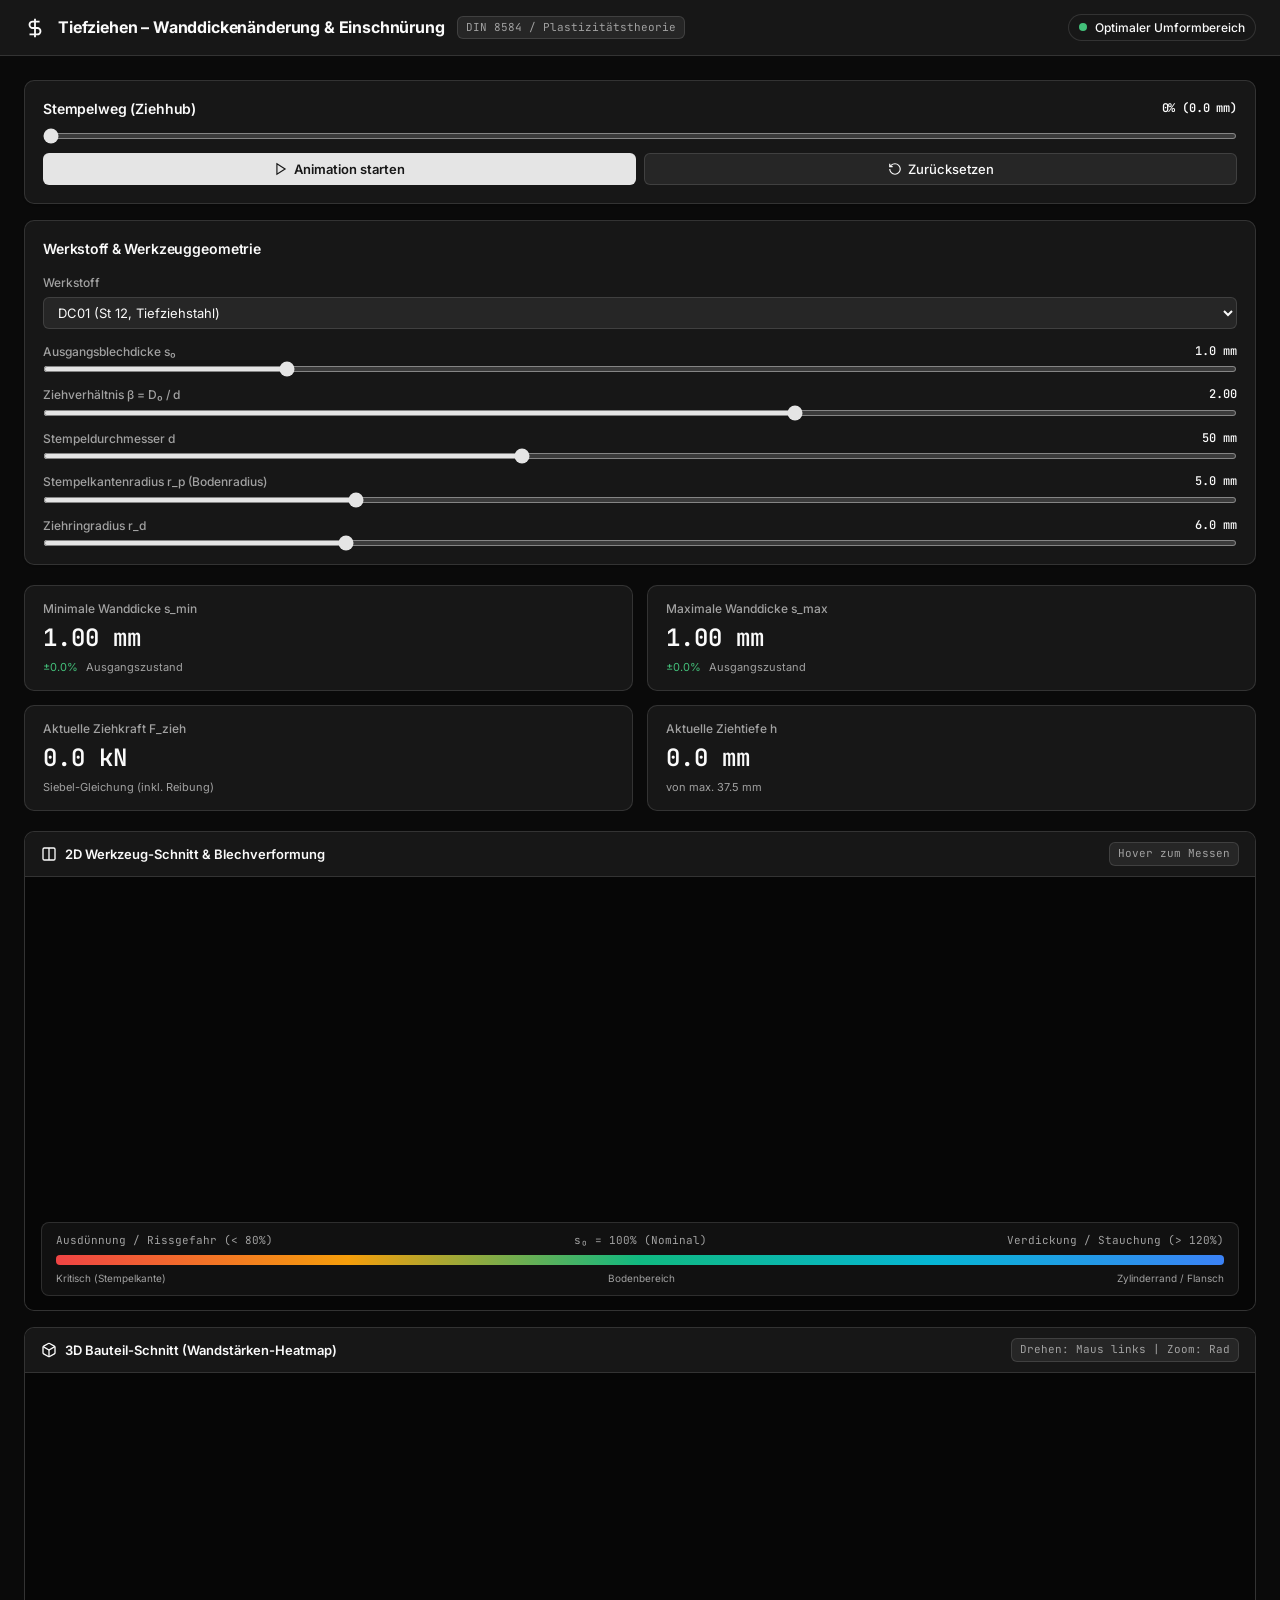
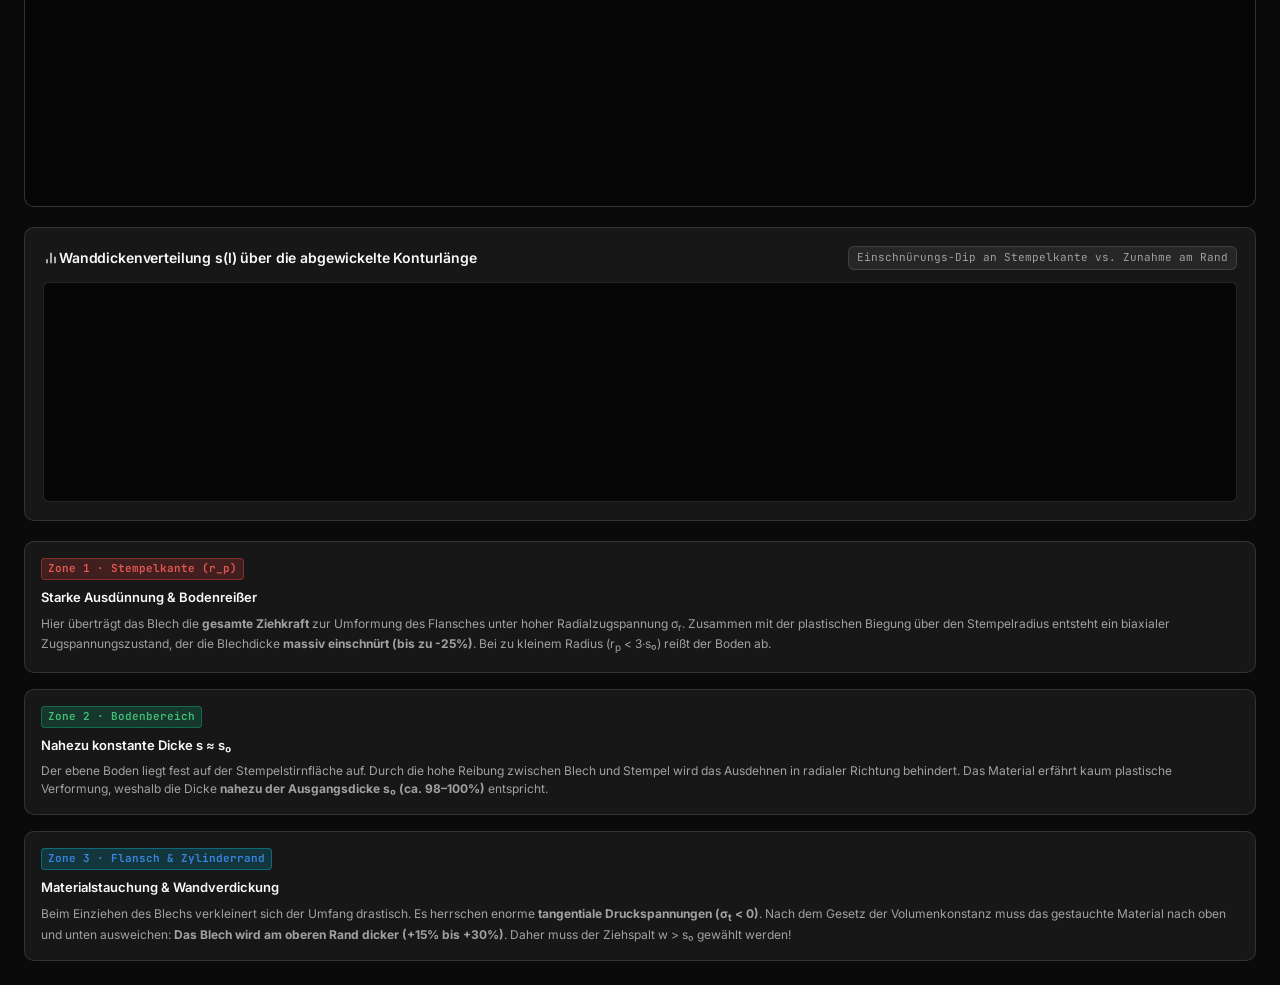
==== simulation/index.html @ 9ef15dd2 "feat: initial commit of BBRZ-JET_Stuff deep drawing simulation and calculation suite" ====
<!DOCTYPE html>
<html lang="de">
<head>
  <meta charset="UTF-8">
  <meta name="viewport" content="width=device-width, initial-scale=1.0">
  <title>Tiefziehen – Wanddickenverlauf & Ausdünnungssimulation</title>
  <link rel="stylesheet" href="style.css">
  <!-- Fonts -->
  <link rel="preconnect" href="https://fonts.googleapis.com">
  <link rel="preconnect" href="https://fonts.gstatic.com" crossorigin>
  <link href="https://fonts.googleapis.com/css2?family=Inter:wght@400;500;600;700&family=JetBrains+Mono:wght@400;500;600&display=swap" rel="stylesheet">
</head>
<body>

  <!-- Top Header Navigation -->
  <header>
    <div class="header-title">
      <svg width="22" height="22" viewBox="0 0 24 24" fill="none" stroke="currentColor" stroke-width="2">
        <path d="M12 2v20M17 5H9.5a3.5 3.5 0 0 0 0 7h5a3.5 3.5 0 0 1 0 7H6"/>
      </svg>
      <h1>Tiefziehen – Wanddickenänderung & Einschnürung</h1>
      <span class="badge-topic">DIN 8584 / Plastizitätstheorie</span>
    </div>

    <div id="status-pill" class="status-pill good">
      <span class="status-dot"></span>
      <span id="status-text">Optimaler Umformbereich</span>
    </div>
  </header>

  <!-- Main Content Layout -->
  <main>
    <!-- Left Column: Controls and Geometry Configuration -->
    <aside class="control-panel">
      <!-- Stempelhub Playback Card -->
      <div class="card">
        <div class="card-title">
          <span>Stempelweg (Ziehhub)</span>
          <span id="stroke-val" class="control-value">0% (0.0 mm)</span>
        </div>

        <div class="control-group">
          <input type="range" id="stroke-slider" min="0" max="100" value="0">
        </div>

        <div class="btn-group">
          <button id="btn-play" class="primary">
            <svg width="14" height="14" viewBox="0 0 24 24" fill="none" stroke="currentColor" stroke-width="2">
              <polygon points="5 3 19 12 5 21 5 3"></polygon>
            </svg>
            Animation starten
          </button>
          <button id="btn-reset">
            <svg width="14" height="14" viewBox="0 0 24 24" fill="none" stroke="currentColor" stroke-width="2">
              <path d="M3 12a9 9 0 1 0 9-9 9.75 9.75 0 0 0-6.74 2.74L3 8"/>
              <path d="M3 3v5h5"/>
            </svg>
            Zurücksetzen
          </button>
        </div>
      </div>

      <!-- Parameter Card -->
      <div class="card">
        <div class="card-title">Werkstoff & Werkzeuggeometrie</div>

        <!-- Material -->
        <div class="control-group">
          <label class="control-label" for="select-material">Werkstoff</label>
          <select id="select-material">
            <option value="dc01" selected>DC01 (St 12, Tiefziehstahl)</option>
            <option value="dc04">DC04 (Sonder-Tiefziehstahl)</option>
            <option value="al995">EN AW-Al 99,5 (Reinaluminium)</option>
            <option value="cu_etp">Kupfer Cu-ETP (weich)</option>
            <option value="inox">Edelstahl 1.4301 (V2A)</option>
          </select>
        </div>

        <!-- Initial Thickness s0 -->
        <div class="control-group">
          <div class="control-label">
            <span>Ausgangsblechdicke s₀</span>
            <span id="val-s0" class="control-value">1.0 mm</span>
          </div>
          <input type="range" id="slider-s0" min="0.5" max="3.0" step="0.1" value="1.0">
        </div>

        <!-- Drawing Ratio Beta -->
        <div class="control-group">
          <div class="control-label">
            <span>Ziehverhältnis β = D₀ / d</span>
            <span id="val-beta" class="control-value">2.00</span>
          </div>
          <input type="range" id="slider-beta" min="1.40" max="2.35" step="0.05" value="2.00">
        </div>

        <!-- Punch Diameter dp -->
        <div class="control-group">
          <div class="control-label">
            <span>Stempeldurchmesser d</span>
            <span id="val-dp" class="control-value">50 mm</span>
          </div>
          <input type="range" id="slider-dp" min="30" max="80" step="5" value="50">
        </div>

        <!-- Punch Corner Radius rp (Critical for thinning!) -->
        <div class="control-group">
          <div class="control-label">
            <span>Stempelkantenradius r_p (Bodenradius)</span>
            <span id="val-rp" class="control-value">5.0 mm</span>
          </div>
          <input type="range" id="slider-rp" min="1.5" max="15.0" step="0.5" value="5.0">
        </div>

        <!-- Die Radius rd -->
        <div class="control-group">
          <div class="control-label">
            <span>Ziehringradius r_d</span>
            <span id="val-rd" class="control-value">6.0 mm</span>
          </div>
          <input type="range" id="slider-rd" min="3.0" max="15.0" step="0.5" value="6.0">
        </div>
      </div>
    </aside>

    <!-- Right Area: Visualizations, Metrics, and Analysis -->
    <section class="vis-container">
      <!-- Live Telemetry Metrics Row -->
      <div class="metrics-row">
        <!-- Min Thickness (Thinning) -->
        <div class="metric-card">
          <span class="metric-label">Minimale Wanddicke s_min</span>
          <span id="metric-smin" class="metric-value">1.00 mm</span>
          <div class="metric-sub success">
            <span id="metric-smin-delta">±0.0%</span>
            <span style="margin-left: 4px; color: var(--muted-foreground);" id="metric-smin-loc">Ausgangszustand</span>
          </div>
        </div>

        <!-- Max Thickness (Thickening) -->
        <div class="metric-card">
          <span class="metric-label">Maximale Wanddicke s_max</span>
          <span id="metric-smax" class="metric-value">1.00 mm</span>
          <div class="metric-sub success">
            <span id="metric-smax-delta">±0.0%</span>
            <span style="margin-left: 4px; color: var(--muted-foreground);" id="metric-smax-loc">Ausgangszustand</span>
          </div>
        </div>

        <!-- Drawing Force -->
        <div class="metric-card">
          <span class="metric-label">Aktuelle Ziehkraft F_zieh</span>
          <span id="metric-fdraw" class="metric-value">0.0 kN</span>
          <div class="metric-sub">
            <span>Siebel-Gleichung (inkl. Reibung)</span>
          </div>
        </div>

        <!-- Current Depth -->
        <div class="metric-card">
          <span class="metric-label">Aktuelle Ziehtiefe h</span>
          <span id="metric-stroke" class="metric-value">0.0 mm</span>
          <div class="metric-sub">
            <span id="metric-stroke-sub">von max. 37.5 mm</span>
          </div>
        </div>
      </div>

      <!-- Side-by-side Viewports (2D Tool Schnitt & 3D Revolved Cup) -->
      <div class="viewports-grid">
        <!-- 2D Tool Cross Section Viewport -->
        <div class="viewport-panel">
          <div class="panel-header">
            <div class="panel-title">
              <svg width="16" height="16" viewBox="0 0 24 24" fill="none" stroke="currentColor" stroke-width="2">
                <rect x="3" y="3" width="18" height="18" rx="2"/>
                <line x1="12" y1="3" x2="12" y2="21"/>
              </svg>
              <span>2D Werkzeug-Schnitt & Blechverformung</span>
            </div>
            <div class="panel-actions">
              <span class="badge-topic">Hover zum Messen</span>
            </div>
          </div>

          <div class="canvas-wrapper">
            <canvas id="canvas2d"></canvas>

            <!-- Real-time Inspection Tooltip -->
            <div id="inspect-overlay" class="inspection-overlay" style="display: none;">
              <div>Pos X: <span id="insp-x">0.0 mm</span></div>
              <div>Dicke s: <span id="insp-s">1.00 mm</span> (<span id="insp-delta">0%</span>)</div>
              <div>Bereich: <span id="insp-zone" style="color: var(--primary);">Boden</span></div>
            </div>

            <!-- Colormap Legend -->
            <div class="colormap-legend">
              <div class="colormap-labels">
                <span>Ausdünnung / Rissgefahr (&lt; 80%)</span>
                <span>s₀ = 100% (Nominal)</span>
                <span>Verdickung / Stauchung (&gt; 120%)</span>
              </div>
              <div class="colormap-bar"></div>
              <div class="colormap-notes">
                <span>Kritisch (Stempelkante)</span>
                <span>Bodenbereich</span>
                <span>Zylinderrand / Flansch</span>
              </div>
            </div>
          </div>
        </div>

        <!-- 3D Revolved Cup Viewport -->
        <div class="viewport-panel">
          <div class="panel-header">
            <div class="panel-title">
              <svg width="16" height="16" viewBox="0 0 24 24" fill="none" stroke="currentColor" stroke-width="2">
                <path d="M21 16V8a2 2 0 0 0-1-1.73l-7-4a2 2 0 0 0-2 0l-7 4A2 2 0 0 0 3 8v8a2 2 0 0 0 1 1.73l7 4a2 2 0 0 0 2 0l7-4A2 2 0 0 0 21 16z"/>
                <polyline points="3.27 6.96 12 12.01 20.73 6.96"/>
                <line x1="12" y1="22.08" x2="12" y2="12"/>
              </svg>
              <span>3D Bauteil-Schnitt (Wandstärken-Heatmap)</span>
            </div>
            <div class="panel-actions">
              <span class="badge-topic">Drehen: Maus links | Zoom: Rad</span>
            </div>
          </div>

          <div id="canvas3d-container" class="canvas-wrapper"></div>
        </div>
      </div>

      <!-- Live Wall Thickness Profile Chart Card -->
      <div class="chart-card">
        <div class="chart-header">
          <div class="card-title">
            <svg width="16" height="16" viewBox="0 0 24 24" fill="none" stroke="currentColor" stroke-width="2">
              <line x1="18" y1="20" x2="18" y2="10"/>
              <line x1="12" y1="20" x2="12" y2="4"/>
              <line x1="6" y1="20" x2="6" y2="14"/>
            </svg>
            <span>Wanddickenverteilung s(l) über die abgewickelte Konturlänge</span>
          </div>
          <span class="badge-topic">Einschnürungs-Dip an Stempelkante vs. Zunahme am Rand</span>
        </div>

        <div class="chart-canvas-container">
          <canvas id="chart-canvas"></canvas>
        </div>
      </div>

      <!-- Scientific & Practical Explanation Grid -->
      <div class="explanation-grid">
        <!-- Zone 1: Stempelkante / Bodenrundung -->
        <div class="expl-card">
          <span class="expl-badge thinning">Zone 1 · Stempelkante (r_p)</span>
          <div class="expl-title">Starke Ausdünnung & Bodenreißer</div>
          <div class="expl-text">
            Hier überträgt das Blech die <strong>gesamte Ziehkraft</strong> zur Umformung des Flansches unter hoher Radialzugspannung &sigma;<sub>r</sub>. Zusammen mit der plastischen Biegung über den Stempelradius entsteht ein biaxialer Zugspannungszustand, der die Blechdicke <strong>massiv einschnürt (bis zu -25%)</strong>. Bei zu kleinem Radius (r<sub>p</sub> &lt; 3·s₀) reißt der Boden ab.
          </div>
        </div>

        <!-- Zone 2: Boden -->
        <div class="expl-card">
          <span class="expl-badge neutral">Zone 2 · Bodenbereich</span>
          <div class="expl-title">Nahezu konstante Dicke s &approx; s₀</div>
          <div class="expl-text">
            Der ebene Boden liegt fest auf der Stempelstirnfläche auf. Durch die hohe Reibung zwischen Blech und Stempel wird das Ausdehnen in radialer Richtung behindert. Das Material erfährt kaum plastische Verformung, weshalb die Dicke <strong>nahezu der Ausgangsdicke s₀ (ca. 98–100%)</strong> entspricht.
          </div>
        </div>

        <!-- Zone 3: Rand / Flansch -->
        <div class="expl-card">
          <span class="expl-badge thickening">Zone 3 · Flansch & Zylinderrand</span>
          <div class="expl-title">Materialstauchung & Wandverdickung</div>
          <div class="expl-text">
            Beim Einziehen des Blechs verkleinert sich der Umfang drastisch. Es herrschen enorme <strong>tangentiale Druckspannungen (&sigma;<sub>t</sub> &lt; 0)</strong>. Nach dem Gesetz der Volumenkonstanz muss das gestauchte Material nach oben und unten ausweichen: <strong>Das Blech wird am oberen Rand dicker (+15% bis +30%)</strong>. Daher muss der Ziehspalt w &gt; s₀ gewählt werden!
          </div>
        </div>
      </div>
    </section>
  </main>

  <!-- Local Libraries with CDN fallback -->
  <script src="lib/three.min.js"></script>
  <script src="lib/OrbitControls.js"></script>

  <!-- Application Modules -->
  <script src="simulation.js"></script>
  <script src="view2d.js"></script>
  <script src="view3d.js"></script>
  <script src="chart.js"></script>
  <script src="app.js"></script>
</body>
</html>
---- simulation/style.css ----
:root {
  --background: oklch(0.145 0 0);
  --card: oklch(0.205 0 0);
  --muted: oklch(0.269 0 0);
  --border: oklch(1 0 0 / 12%);
  --foreground: oklch(0.985 0 0);
  --muted-foreground: oklch(0.708 0 0);
  --primary: oklch(0.922 0 0);
  --primary-foreground: oklch(0.205 0 0);
  
  --good: oklch(0.72 0.15 155);   /* #43c07a - nominal */
  --warn: oklch(0.78 0.14 80);    /* #e6ac3d - moderate thinning */
  --crit: oklch(0.65 0.18 25);    /* #e85854 - necking / thinning danger */
  --info: oklch(0.62 0.16 255);   /* #3986e4 - thickening */
  
  --radius: 10px;
  --font-sans: 'Inter', -apple-system, BlinkMacSystemFont, 'Segoe UI', Roboto, sans-serif;
  --font-mono: 'JetBrains Mono', ui-monospace, SFMono-Regular, Menlo, Monaco, Consolas, monospace;
}

* {
  box-sizing: border-box;
  margin: 0;
  padding: 0;
}

body {
  background-color: var(--background);
  color: var(--foreground);
  font-family: var(--font-sans);
  font-size: 14px;
  line-height: 1.45;
  min-height: 100vh;
  display: flex;
  flex-direction: column;
  overflow-x: hidden;
}

/* Header */
header {
  height: 56px;
  padding: 0 24px;
  border-bottom: 1px solid var(--border);
  display: flex;
  align-items: center;
  justify-content: space-between;
  background-color: var(--card);
  position: sticky;
  top: 0;
  z-index: 50;
}

.header-title {
  display: flex;
  align-items: center;
  gap: 12px;
}

h1 {
  font-size: 16px;
  font-weight: 700;
  letter-spacing: -0.01em;
  color: var(--foreground);
}

.badge-topic {
  display: inline-flex;
  align-items: center;
  gap: 6px;
  font-size: 11px;
  font-family: var(--font-mono);
  padding: 3px 8px;
  border-radius: 6px;
  background-color: var(--muted);
  border: 1px solid var(--border);
  color: var(--muted-foreground);
}

.status-pill {
  display: inline-flex;
  align-items: center;
  gap: 8px;
  font-size: 12px;
  font-weight: 500;
  padding: 4px 10px;
  border-radius: 9999px;
  border: 1px solid var(--border);
  background-color: var(--card);
}

.status-dot {
  width: 8px;
  height: 8px;
  border-radius: 50%;
  background-color: var(--good);
}

.status-pill.warning .status-dot {
  background-color: var(--warn);
}

.status-pill.critical .status-dot {
  background-color: var(--crit);
  animation: pulse 1.5s infinite;
}

@keyframes pulse {
  0%, 100% { opacity: 1; }
  50% { opacity: 0.4; }
}

/* Main Layout */
main {
  flex: 1;
  padding: 24px;
  display: grid;
  grid-template-columns: 320px 1fr;
  gap: 20px;
  max-width: 1720px;
  margin: 0 auto;
  width: 100%;
}

/* Sidebar / Controls */
aside.control-panel {
  display: flex;
  flex-direction: column;
  gap: 16px;
}

.card {
  background-color: var(--card);
  border: 1px solid var(--border);
  border-radius: var(--radius);
  padding: 18px;
  box-shadow: 0 1px 2px rgba(0, 0, 0, 0.16);
  display: flex;
  flex-direction: column;
  gap: 14px;
}

.card-title {
  font-size: 14px;
  font-weight: 600;
  letter-spacing: -0.01em;
  color: var(--foreground);
  display: flex;
  align-items: center;
  justify-content: space-between;
}

.control-group {
  display: flex;
  flex-direction: column;
  gap: 6px;
}

.control-label {
  font-size: 12px;
  font-weight: 500;
  color: var(--muted-foreground);
  display: flex;
  justify-content: space-between;
}

.control-value {
  font-family: var(--font-mono);
  font-size: 12px;
  color: var(--foreground);
  font-variant-numeric: tabular-nums;
}

input[type="range"] {
  width: 100%;
  accent-color: var(--primary);
  height: 6px;
  background: var(--muted);
  border-radius: 3px;
  outline: none;
  cursor: pointer;
}

select {
  height: 32px;
  padding: 0 10px;
  border-radius: 6px;
  border: 1px solid var(--border);
  background-color: var(--muted);
  color: var(--foreground);
  font-family: var(--font-sans);
  font-size: 13px;
  outline: none;
  cursor: pointer;
}

.btn-group {
  display: grid;
  grid-template-columns: 1fr 1fr;
  gap: 8px;
}

button {
  font-family: var(--font-sans);
  font-size: 13px;
  font-weight: 500;
  height: 32px;
  padding: 0 12px;
  border-radius: 6px;
  border: 1px solid var(--border);
  background-color: var(--muted);
  color: var(--foreground);
  cursor: pointer;
  display: inline-flex;
  align-items: center;
  justify-content: center;
  gap: 6px;
  transition: all 0.15s ease;
}

button:hover {
  background-color: oklch(0.32 0 0);
  border-color: oklch(1 0 0 / 20%);
}

button.primary {
  background-color: var(--primary);
  color: var(--primary-foreground);
  border-color: transparent;
  font-weight: 600;
}

button.primary:hover {
  background-color: oklch(0.98 0 0);
}

/* Visualization Grid */
.vis-container {
  display: flex;
  flex-direction: column;
  gap: 20px;
}

/* Metrics row */
.metrics-row {
  display: grid;
  grid-template-columns: repeat(4, 1fr);
  gap: 14px;
}

.metric-card {
  background-color: var(--card);
  border: 1px solid var(--border);
  border-radius: var(--radius);
  padding: 14px 18px;
  display: flex;
  flex-direction: column;
  gap: 4px;
}

.metric-label {
  font-size: 12px;
  font-weight: 500;
  color: var(--muted-foreground);
}

.metric-value {
  font-size: 24px;
  font-weight: 600;
  font-family: var(--font-mono);
  font-variant-numeric: tabular-nums;
  color: var(--foreground);
}

.metric-sub {
  font-size: 11px;
  color: var(--muted-foreground);
  display: flex;
  align-items: center;
  gap: 4px;
}

.metric-sub.danger { color: var(--crit); }
.metric-sub.warning { color: var(--warn); }
.metric-sub.success { color: var(--good); }
.metric-sub.info { color: var(--info); }

/* Viewports Row (2D and 3D) */
.viewports-grid {
  display: grid;
  grid-template-columns: 1fr 1fr;
  gap: 16px;
}

.viewport-panel {
  background-color: var(--card);
  border: 1px solid var(--border);
  border-radius: var(--radius);
  overflow: hidden;
  display: flex;
  flex-direction: column;
  height: 480px;
  position: relative;
}

.panel-header {
  padding: 10px 16px;
  border-bottom: 1px solid var(--border);
  display: flex;
  align-items: center;
  justify-content: space-between;
  background-color: var(--card);
  z-index: 10;
}

.panel-title {
  font-size: 13px;
  font-weight: 600;
  color: var(--foreground);
  display: flex;
  align-items: center;
  gap: 8px;
}

.panel-actions {
  display: flex;
  align-items: center;
  gap: 8px;
}

.canvas-wrapper {
  flex: 1;
  position: relative;
  background-color: oklch(0.12 0 0);
  overflow: hidden;
}

canvas {
  width: 100%;
  height: 100%;
  display: block;
}

/* Colormap Bar overlay */
.colormap-legend {
  position: absolute;
  bottom: 14px;
  left: 16px;
  right: 16px;
  background: rgba(20, 20, 20, 0.85);
  backdrop-filter: blur(8px);
  border: 1px solid var(--border);
  border-radius: 8px;
  padding: 10px 14px;
  display: flex;
  flex-direction: column;
  gap: 6px;
  z-index: 20;
}

.colormap-labels {
  display: flex;
  justify-content: space-between;
  font-size: 11px;
  font-family: var(--font-mono);
  color: var(--muted-foreground);
}

.colormap-bar {
  height: 10px;
  border-radius: 4px;
  background: linear-gradient(to right, 
    #ef4444 0%, 
    #f59e0b 25%, 
    #10b981 50%, 
    #06b6d4 75%, 
    #3b82f6 100%
  );
}

.colormap-notes {
  display: flex;
  justify-content: space-between;
  font-size: 10px;
  color: var(--muted-foreground);
}

/* Inspection Tooltip on Canvas */
.inspection-overlay {
  position: absolute;
  top: 14px;
  right: 14px;
  background: rgba(20, 20, 20, 0.9);
  backdrop-filter: blur(8px);
  border: 1px solid var(--border);
  border-radius: 6px;
  padding: 8px 12px;
  font-family: var(--font-mono);
  font-size: 11px;
  display: flex;
  flex-direction: column;
  gap: 3px;
  pointer-events: none;
  z-index: 20;
}

/* Graph Section */
.chart-card {
  background-color: var(--card);
  border: 1px solid var(--border);
  border-radius: var(--radius);
  padding: 18px;
  display: flex;
  flex-direction: column;
  gap: 12px;
}

.chart-header {
  display: flex;
  align-items: center;
  justify-content: space-between;
}

.chart-canvas-container {
  height: 220px;
  position: relative;
  background: oklch(0.12 0 0);
  border: 1px solid var(--border);
  border-radius: 6px;
  overflow: hidden;
}

/* Bottom Explanations */
.explanation-grid {
  display: grid;
  grid-template-columns: repeat(3, 1fr);
  gap: 16px;
}

.expl-card {
  background-color: var(--card);
  border: 1px solid var(--border);
  border-radius: var(--radius);
  padding: 16px;
  display: flex;
  flex-direction: column;
  gap: 8px;
}

.expl-badge {
  font-family: var(--font-mono);
  font-size: 11px;
  font-weight: 600;
  display: inline-block;
  padding: 2px 6px;
  border-radius: 4px;
  width: fit-content;
}

.expl-badge.thinning {
  background-color: rgba(239, 68, 68, 0.2);
  color: var(--crit);
  border: 1px solid rgba(239, 68, 68, 0.4);
}

.expl-badge.neutral {
  background-color: rgba(16, 185, 129, 0.2);
  color: var(--good);
  border: 1px solid rgba(16, 185, 129, 0.4);
}

.expl-badge.thickening {
  background-color: rgba(6, 182, 212, 0.2);
  color: var(--info);
  border: 1px solid rgba(6, 182, 212, 0.4);
}

.expl-title {
  font-size: 13px;
  font-weight: 600;
  color: var(--foreground);
}

.expl-text {
  font-size: 12px;
  color: var(--muted-foreground);
  line-height: 1.5;
}

/* Responsive adjustments */
@media (max-width: 1280px) {
  main {
    grid-template-columns: 1fr;
  }
  .viewports-grid {
    grid-template-columns: 1fr;
  }
  .metrics-row {
    grid-template-columns: repeat(2, 1fr);
  }
  .explanation-grid {
    grid-template-columns: 1fr;
  }
}
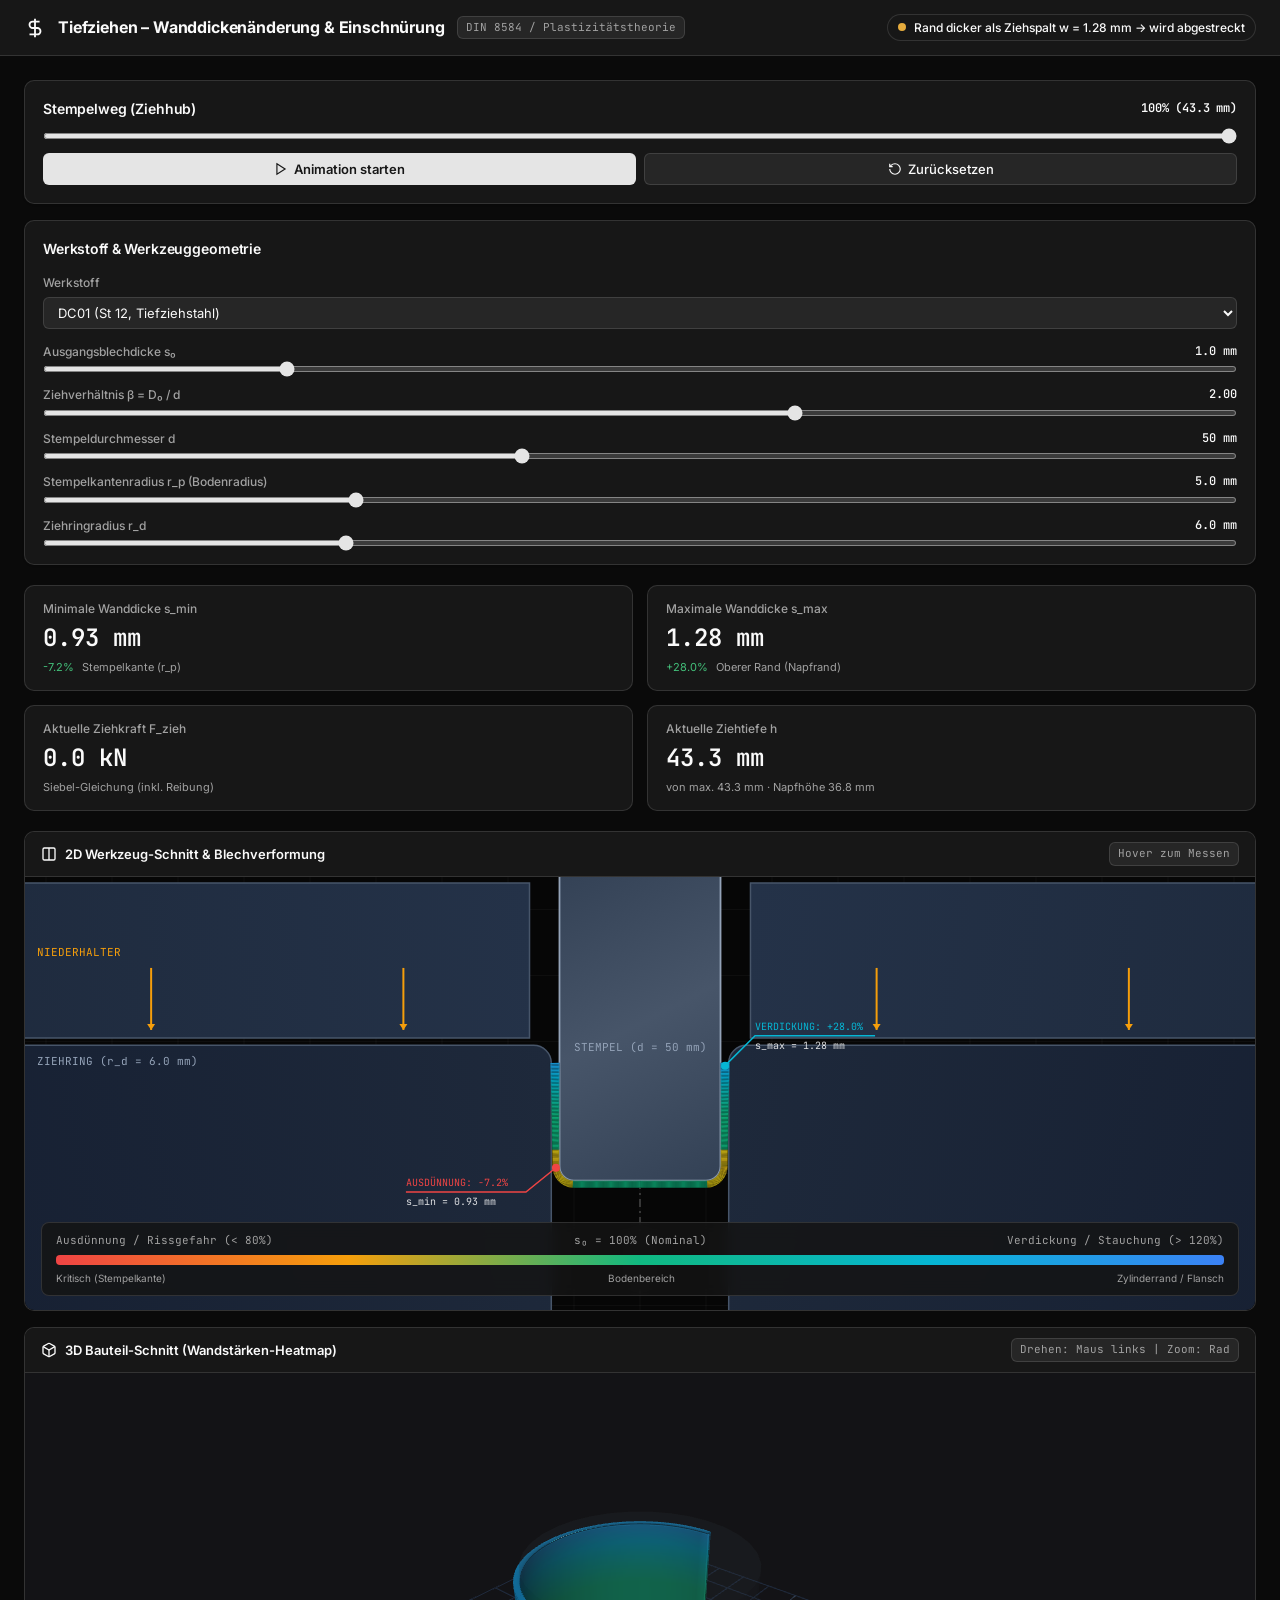
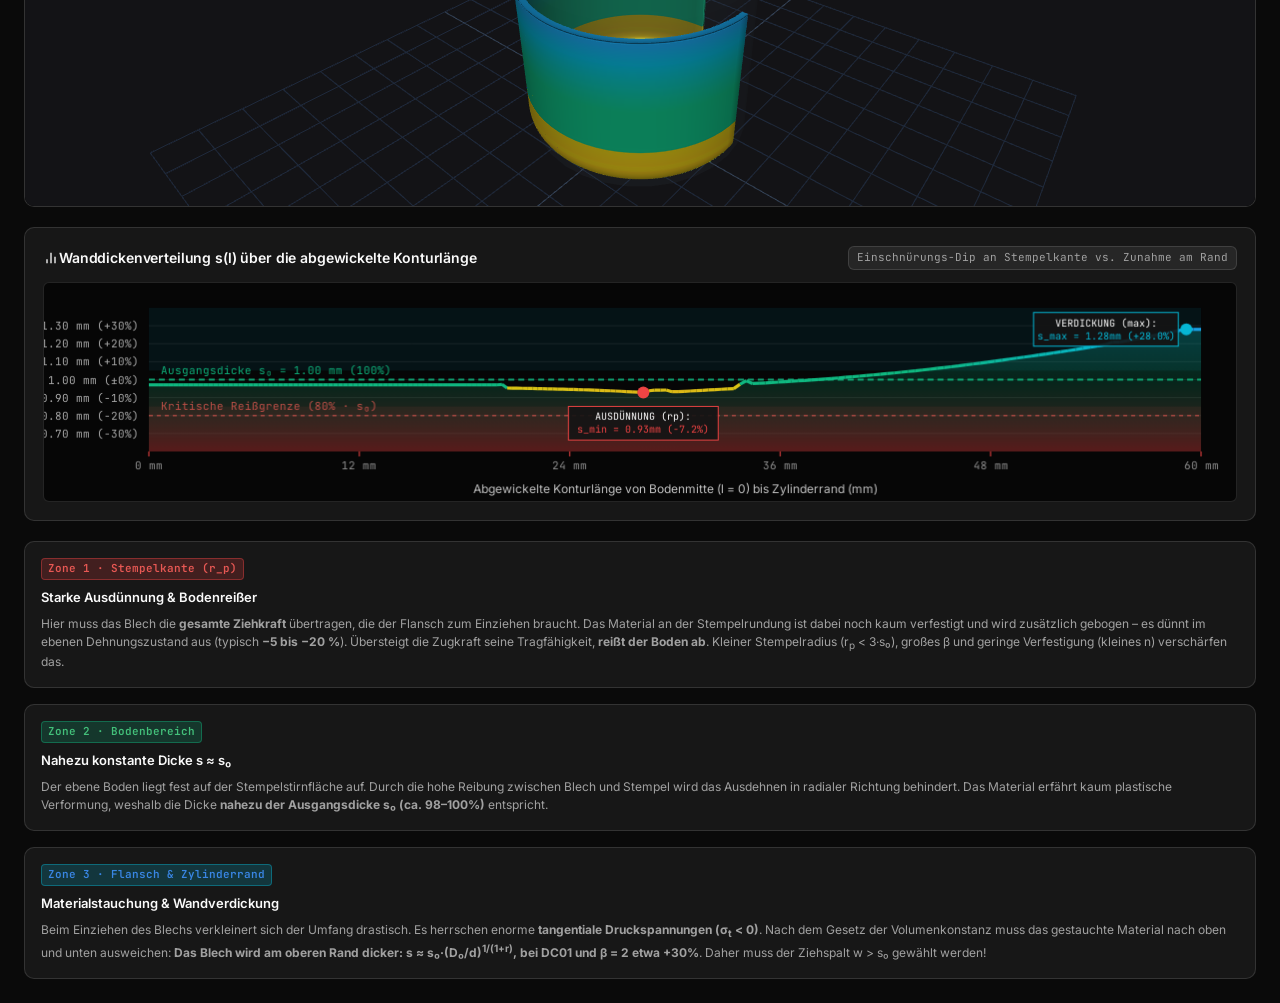
==== commit 703b5b1a: "Tiefzieh-Berechnungssuite und interaktive 2D/3D-Umformsimulation - simulation/: browser simulation o" ====
--- a/simulation/index.html
+++ b/simulation/index.html
@@ -256,7 +256,7 @@
           <span class="expl-badge thinning">Zone 1 · Stempelkante (r_p)</span>
           <div class="expl-title">Starke Ausdünnung & Bodenreißer</div>
           <div class="expl-text">
-            Hier überträgt das Blech die <strong>gesamte Ziehkraft</strong> zur Umformung des Flansches unter hoher Radialzugspannung &sigma;<sub>r</sub>. Zusammen mit der plastischen Biegung über den Stempelradius entsteht ein biaxialer Zugspannungszustand, der die Blechdicke <strong>massiv einschnürt (bis zu -25%)</strong>. Bei zu kleinem Radius (r<sub>p</sub> &lt; 3·s₀) reißt der Boden ab.
+            Hier muss das Blech die <strong>gesamte Ziehkraft</strong> übertragen, die der Flansch zum Einziehen braucht. Das Material an der Stempelrundung ist dabei noch kaum verfestigt und wird zusätzlich gebogen – es dünnt im ebenen Dehnungszustand aus (typisch <strong>−5 bis −20 %</strong>). Übersteigt die Zugkraft seine Tragfähigkeit, <strong>reißt der Boden ab</strong>. Kleiner Stempelradius (r<sub>p</sub> &lt; 3·s₀), großes β und geringe Verfestigung (kleines n) verschärfen das.
           </div>
         </div>
 
@@ -274,14 +274,14 @@
           <span class="expl-badge thickening">Zone 3 · Flansch & Zylinderrand</span>
           <div class="expl-title">Materialstauchung & Wandverdickung</div>
           <div class="expl-text">
-            Beim Einziehen des Blechs verkleinert sich der Umfang drastisch. Es herrschen enorme <strong>tangentiale Druckspannungen (&sigma;<sub>t</sub> &lt; 0)</strong>. Nach dem Gesetz der Volumenkonstanz muss das gestauchte Material nach oben und unten ausweichen: <strong>Das Blech wird am oberen Rand dicker (+15% bis +30%)</strong>. Daher muss der Ziehspalt w &gt; s₀ gewählt werden!
+            Beim Einziehen des Blechs verkleinert sich der Umfang drastisch. Es herrschen enorme <strong>tangentiale Druckspannungen (&sigma;<sub>t</sub> &lt; 0)</strong>. Nach dem Gesetz der Volumenkonstanz muss das gestauchte Material nach oben und unten ausweichen: <strong>Das Blech wird am oberen Rand dicker: s ≈ s₀·(D₀/d)<sup>1/(1+r)</sup>, bei DC01 und β = 2 etwa +30%</strong>. Daher muss der Ziehspalt w &gt; s₀ gewählt werden!
           </div>
         </div>
       </div>
     </section>
   </main>
 
-  <!-- Local Libraries with CDN fallback -->
+  <!-- Local libraries (offline-capable) -->
   <script src="lib/three.min.js"></script>
   <script src="lib/OrbitControls.js"></script>
 
--- a/simulation/style.css
+++ b/simulation/style.css
@@ -201,6 +201,7 @@
 
 button {
   font-family: var(--font-sans);
+  white-space: nowrap;
   font-size: 13px;
   font-weight: 500;
   height: 32px;
@@ -501,3 +502,35 @@
     grid-template-columns: 1fr;
   }
 }
+
+/* Phones */
+@media (max-width: 640px) {
+  header {
+    height: auto;
+    padding: 10px 14px;
+    flex-wrap: wrap;
+    gap: 8px;
+  }
+  .header-title h1 {
+    font-size: 15px;
+  }
+  .header-title .badge-topic,
+  .panel-actions,
+  .chart-header .badge-topic {
+    display: none;
+  }
+  main {
+    padding: 12px;
+    gap: 12px;
+  }
+  main > *,
+  .vis-container,
+  .control-panel,
+  .viewport-panel,
+  .chart-card {
+    min-width: 0;
+  }
+  .metrics-row {
+    gap: 10px;
+  }
+}
